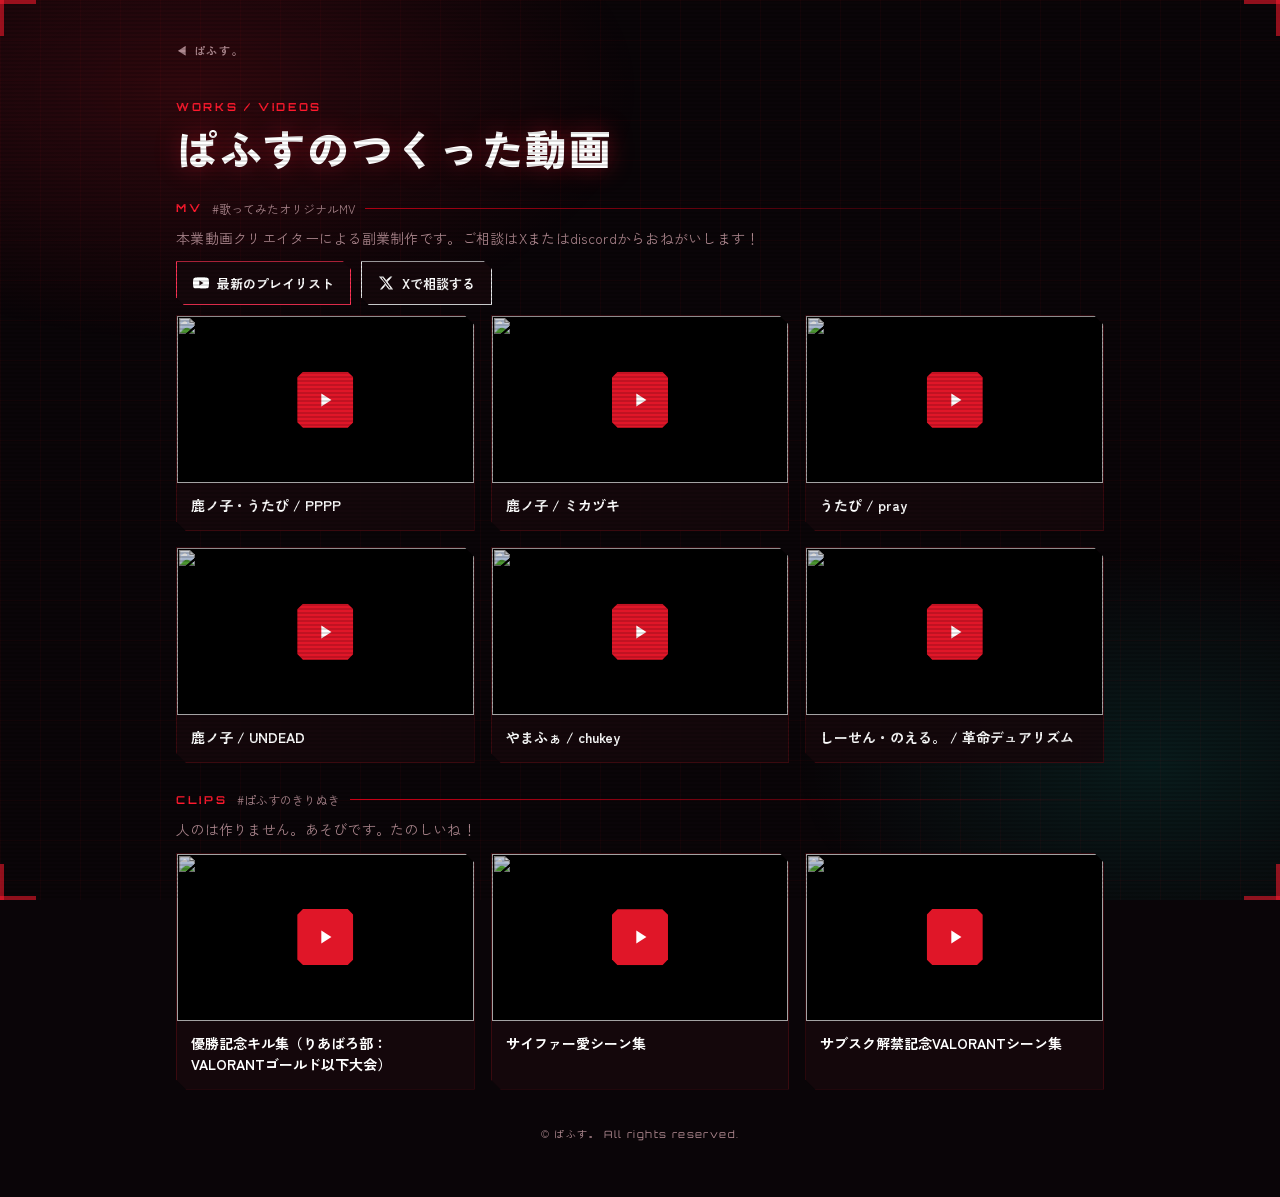
==== videos.html @ f685445a "ぱふす。サイトをルートに統合（links・videos・tools） Co-Authored-By: Claude Opus 5.5 <noreply@anthropic.com> Claude-Se" ====
<!DOCTYPE html>
<html lang="ja">
<head>
<meta charset="UTF-8">
<meta name="viewport" content="width=device-width, initial-scale=1.0, viewport-fit=cover">
<title>VIDEOS — ぱふす。</title>
<meta name="description" content="ぱふす。のつくった動画。歌ってみたオリジナルMVと、ぱふすのきりぬき。">
<meta name="theme-color" content="#0a0508">
<link rel="icon" href="/assets/favicon.svg" type="image/svg+xml">
<link rel="canonical" href="https://puffsleeve.github.io/videos.html">
<meta property="og:title" content="VIDEOS — ぱふす。">
<meta property="og:description" content="ぱふす。のつくった動画。歌ってみたオリジナルMVと、ぱふすのきりぬき。">
<meta property="og:image" content="https://puffsleeve.github.io/assets/ogp.jpg">
<meta property="og:url" content="https://puffsleeve.github.io/videos.html">
<meta property="og:type" content="website">
<meta name="twitter:card" content="summary_large_image">
<meta name="twitter:image" content="https://puffsleeve.github.io/assets/ogp.jpg">
<link rel="preconnect" href="https://fonts.googleapis.com">
<link rel="preconnect" href="https://fonts.gstatic.com" crossorigin>
<link href="https://fonts.googleapis.com/css2?family=Zen+Kaku+Gothic+New:wght@400;700;900&family=Orbitron:wght@500;700;900&display=swap" rel="stylesheet">
<link rel="stylesheet" href="/assets/base.css">
<style>
  .wrap { max-width: 960px; }
  .vgrid { display: grid; grid-template-columns: repeat(auto-fill, minmax(min(100%, 280px), 1fr)); gap: 16px; }
  .vcard { margin: 0; background: var(--card); border: 1px solid var(--line); display: flex; flex-direction: column;
    clip-path: polygon(0 0, calc(100% - 10px) 0, 100% 10px, 100% 100%, 10px 100%, 0 calc(100% - 10px)); transition: border-color .25s; }
  .vcard:hover, .vcard:focus-within { border-color: var(--red); }
  .yt, .vcard iframe { display: block; width: 100%; aspect-ratio: 16 / 9; border: 0; }
  .yt { position: relative; padding: 0; background: #000; cursor: pointer; overflow: hidden; }
  .yt img { position: absolute; inset: 0; width: 100%; height: 100%; object-fit: cover; opacity: .85; transition: opacity .25s, transform .4s; }
  .yt:hover img, .yt:focus-visible img { opacity: 1; transform: scale(1.03); }
  .yt:focus-visible { outline: 2px solid var(--teal); outline-offset: -2px; }
  .play { position: absolute; left: 50%; top: 50%; width: 56px; height: 56px; margin: -28px 0 0 -28px; display: grid; place-items: center; color: #fff; background: rgba(255,26,46,.88); box-shadow: 0 0 24px var(--red-glow);
    clip-path: polygon(10% 0, 90% 0, 100% 10%, 100% 90%, 90% 100%, 10% 100%, 0 90%, 0 10%); transition: transform .2s; }
  .yt:hover .play { transform: scale(1.08); }
  .vcard figcaption { padding: 12px 14px 14px; font-size: 14px; font-weight: 700; line-height: 1.5; color: #fff; }
  .group .lead { margin-top: -2px; }
  .btn-yt { --c: #ff3355; } .btn-x { --c: #e7e9ea; }
</style>
</head>
<body>
<div class="grid-bg" aria-hidden="true"></div>
<div class="glow" aria-hidden="true"></div>
<div class="scanline" aria-hidden="true"></div>
<div class="corner c-tl" aria-hidden="true"></div><div class="corner c-tr" aria-hidden="true"></div><div class="corner c-bl" aria-hidden="true"></div><div class="corner c-br" aria-hidden="true"></div>

<main class="wrap">
  <a class="back" href="./">◀ ぱふす。</a>

  <header class="phead">
    <p class="pkicker">WORKS / VIDEOS</p>
    <h1 class="ptitle">ぱふすのつくった動画</h1>
  </header>

  <section class="group" aria-labelledby="g-mv">
    <div class="ghead"><h2 id="g-mv">MV</h2><p>#歌ってみたオリジナルMV</p></div>
    <p class="lead">本業動画クリエイターによる副業制作です。ご相談はXまたはdiscordからおねがいします！</p>
    <div class="btns">
      <a class="btn btn-yt" href="https://youtube.com/playlist?list=PLefbFMC4AbudTM6s60yS2sE-AAAcNy5b2" target="_blank" rel="noopener"><svg aria-hidden="true" width="16" height="16" viewBox="0 0 24 24" fill="currentColor"><path d="M23.498 6.186a3.016 3.016 0 0 0-2.122-2.136C19.505 3.545 12 3.545 12 3.545s-7.505 0-9.377.505A3.017 3.017 0 0 0 .502 6.186C0 8.07 0 12 0 12s0 3.93.502 5.814a3.016 3.016 0 0 0 2.122 2.136c1.871.505 9.376.505 9.376.505s7.505 0 9.377-.505a3.015 3.015 0 0 0 2.122-2.136C24 15.93 24 12 24 12s0-3.93-.502-5.814zM9.545 15.568V8.432L15.818 12l-6.273 3.568z"/></svg>最新のプレイリスト</a>
      <a class="btn btn-x" href="https://x.com/puffs______" target="_blank" rel="noopener"><svg aria-hidden="true" width="16" height="16" viewBox="0 0 24 24" fill="currentColor"><path d="M18.244 2.25h3.308l-7.227 8.26 8.502 11.24H16.17l-4.714-6.231-5.401 6.231H2.747l7.73-8.835L1.254 2.25H8.08l4.253 5.622zm-1.161 17.52h1.833L7.084 4.126H5.117z"/></svg>Xで相談する</a>
    </div>
    <div class="vgrid">
      <figure class="vcard">
        <button class="yt" type="button" data-id="72PalbJtruo" aria-label="鹿ノ子・うたぴ / PPPP を再生">
          <img src="https://i.ytimg.com/vi/72PalbJtruo/hqdefault.jpg" alt="" loading="lazy" width="480" height="360">
          <span class="play" aria-hidden="true"><svg width="22" height="22" viewBox="0 0 24 24" fill="currentColor"><path d="M8 5v14l11-7z"/></svg></span>
        </button>
        <figcaption>鹿ノ子・うたぴ / PPPP</figcaption>
      </figure>
      <figure class="vcard">
        <button class="yt" type="button" data-id="mwPQ9gEoHeI" aria-label="鹿ノ子 / ミカヅキ を再生">
          <img src="https://i.ytimg.com/vi/mwPQ9gEoHeI/hqdefault.jpg" alt="" loading="lazy" width="480" height="360">
          <span class="play" aria-hidden="true"><svg width="22" height="22" viewBox="0 0 24 24" fill="currentColor"><path d="M8 5v14l11-7z"/></svg></span>
        </button>
        <figcaption>鹿ノ子 / ミカヅキ</figcaption>
      </figure>
      <figure class="vcard">
        <button class="yt" type="button" data-id="COoMCGMtpBQ" aria-label="うたぴ / pray を再生">
          <img src="https://i.ytimg.com/vi/COoMCGMtpBQ/hqdefault.jpg" alt="" loading="lazy" width="480" height="360">
          <span class="play" aria-hidden="true"><svg width="22" height="22" viewBox="0 0 24 24" fill="currentColor"><path d="M8 5v14l11-7z"/></svg></span>
        </button>
        <figcaption>うたぴ / pray</figcaption>
      </figure>
      <figure class="vcard">
        <button class="yt" type="button" data-id="mN63wnhBFc4" aria-label="鹿ノ子 / UNDEAD を再生">
          <img src="https://i.ytimg.com/vi/mN63wnhBFc4/hqdefault.jpg" alt="" loading="lazy" width="480" height="360">
          <span class="play" aria-hidden="true"><svg width="22" height="22" viewBox="0 0 24 24" fill="currentColor"><path d="M8 5v14l11-7z"/></svg></span>
        </button>
        <figcaption>鹿ノ子 / UNDEAD</figcaption>
      </figure>
      <figure class="vcard">
        <button class="yt" type="button" data-id="rbq64aoHtt8" aria-label="やまふぁ / chukey を再生">
          <img src="https://i.ytimg.com/vi/rbq64aoHtt8/hqdefault.jpg" alt="" loading="lazy" width="480" height="360">
          <span class="play" aria-hidden="true"><svg width="22" height="22" viewBox="0 0 24 24" fill="currentColor"><path d="M8 5v14l11-7z"/></svg></span>
        </button>
        <figcaption>やまふぁ / chukey</figcaption>
      </figure>
      <figure class="vcard">
        <button class="yt" type="button" data-id="TqUQRO2JZAU" aria-label="しーせん・のえる。 / 革命デュアリズム を再生">
          <img src="https://i.ytimg.com/vi/TqUQRO2JZAU/hqdefault.jpg" alt="" loading="lazy" width="480" height="360">
          <span class="play" aria-hidden="true"><svg width="22" height="22" viewBox="0 0 24 24" fill="currentColor"><path d="M8 5v14l11-7z"/></svg></span>
        </button>
        <figcaption>しーせん・のえる。 / 革命デュアリズム</figcaption>
      </figure>
    </div>
  </section>

  <section class="group" aria-labelledby="g-clip">
    <div class="ghead"><h2 id="g-clip">CLIPS</h2><p>#ぱふすのきりぬき</p></div>
    <p class="lead">人のは作りません。あそびです。たのしいね！</p>
    <div class="vgrid">
      <figure class="vcard">
        <button class="yt" type="button" data-id="EF_7nqP98dM" aria-label="優勝記念キル集（りあばろ部：VALORANTゴールド以下大会） を再生">
          <img src="https://i.ytimg.com/vi/EF_7nqP98dM/hqdefault.jpg" alt="" loading="lazy" width="480" height="360">
          <span class="play" aria-hidden="true"><svg width="22" height="22" viewBox="0 0 24 24" fill="currentColor"><path d="M8 5v14l11-7z"/></svg></span>
        </button>
        <figcaption>優勝記念キル集（りあばろ部：VALORANTゴールド以下大会）</figcaption>
      </figure>
      <figure class="vcard">
        <button class="yt" type="button" data-id="tySits6BN-M" aria-label="サイファー愛シーン集 を再生">
          <img src="https://i.ytimg.com/vi/tySits6BN-M/hqdefault.jpg" alt="" loading="lazy" width="480" height="360">
          <span class="play" aria-hidden="true"><svg width="22" height="22" viewBox="0 0 24 24" fill="currentColor"><path d="M8 5v14l11-7z"/></svg></span>
        </button>
        <figcaption>サイファー愛シーン集</figcaption>
      </figure>
      <figure class="vcard">
        <button class="yt" type="button" data-id="Ux5Xwg-2o5g" aria-label="サブスク解禁記念VALORANTシーン集 を再生">
          <img src="https://i.ytimg.com/vi/Ux5Xwg-2o5g/hqdefault.jpg" alt="" loading="lazy" width="480" height="360">
          <span class="play" aria-hidden="true"><svg width="22" height="22" viewBox="0 0 24 24" fill="currentColor"><path d="M8 5v14l11-7z"/></svg></span>
        </button>
        <figcaption>サブスク解禁記念VALORANTシーン集</figcaption>
      </figure>
    </div>
  </section>

  <footer>
    <small>© ぱふす。 All rights reserved.</small>
  </footer>
</main>

<script>
  // サムネイルをタップしたときだけYouTubeを読み込む（最初の表示を軽くするため）
  document.querySelectorAll('.yt').forEach(function (btn) {
    btn.addEventListener('click', function () {
      var f = document.createElement('iframe');
      f.src = 'https://www.youtube-nocookie.com/embed/' + btn.dataset.id + '?autoplay=1&rel=0';
      f.title = btn.getAttribute('aria-label').replace(/ を再生$/, '');
      f.allow = 'accelerometer; autoplay; clipboard-write; encrypted-media; gyroscope; picture-in-picture; web-share';
      f.allowFullscreen = true;
      btn.replaceWith(f);
      f.focus();
    });
  });
</script>
</body>
</html>
---- assets/base.css ----
/* ぱふす。共通スタイル（/, /videos.html, /tools/ で共有） */
:root {
  --red: #ff1a2e;
  --red-dim: #cc0016;
  --red-glow: rgba(255,26,46,0.4);
  --teal: #00e5cc;
  --orange: #ff7700;
  --dark: #0a0508;
  --card: rgba(22,9,12,0.88);
  --line: rgba(255,26,46,0.16);
  --text: #f6e4e6;
  --dim: #b08a91;
  --f-jp: 'Zen Kaku Gothic New', 'Hiragino Sans', 'Yu Gothic', sans-serif;
  --f-en: 'Orbitron', 'Zen Kaku Gothic New', sans-serif;
  color-scheme: dark;
}
* { margin: 0; padding: 0; box-sizing: border-box; }
html { background: var(--dark); }
body { background: var(--dark); color: var(--text); font-family: var(--f-jp); min-height: 100vh; overflow-x: hidden; -webkit-font-smoothing: antialiased; }
a { color: inherit; }
a:focus-visible { outline: 2px solid var(--teal); outline-offset: 3px; }

/* atmosphere */
.grid-bg { position: fixed; inset: 0; pointer-events: none; z-index: 0;
  background-image: linear-gradient(rgba(255,26,46,0.045) 1px, transparent 1px), linear-gradient(90deg, rgba(255,26,46,0.045) 1px, transparent 1px);
  background-size: 40px 40px; }
.glow { position: fixed; inset: 0; pointer-events: none; z-index: 0;
  background: radial-gradient(50% 40% at 15% 10%, rgba(255,26,46,0.16), transparent 70%), radial-gradient(40% 35% at 90% 85%, rgba(0,229,204,0.10), transparent 70%); }
.scanline { position: fixed; inset: 0; pointer-events: none; z-index: 40;
  background: repeating-linear-gradient(0deg, transparent 0 2px, rgba(0,0,0,0.14) 2px 4px); }
.corner { position: fixed; z-index: 41; pointer-events: none; width: 52px; height: 52px; }
.corner::before { content: ''; position: absolute; left: 0; top: 0; width: 36px; height: 4px; background: var(--red); opacity: .55; box-shadow: 0 0 0 0 transparent; }
.corner::after { content: ''; position: absolute; left: 0; top: 0; width: 4px; height: 36px; background: var(--red); opacity: .55; }
.c-tl { top: 0; left: 0; } .c-tr { top: 0; right: 0; transform: scaleX(-1); }
.c-bl { bottom: 0; left: 0; transform: scaleY(-1); } .c-br { bottom: 0; right: 0; transform: scale(-1); }

.wrap { position: relative; z-index: 2; max-width: 480px; margin: 0 auto; padding-inline: 16px; padding-block: 28px 56px; display: flex; flex-direction: column; gap: 28px; }

/* link groups */
.group { display: flex; flex-direction: column; gap: 10px; animation: rise .8s cubic-bezier(.2,.8,.2,1) both; }
.group:nth-of-type(1) { animation-delay: .3s; } .group:nth-of-type(2) { animation-delay: .38s; } .group:nth-of-type(3) { animation-delay: .46s; } .group:nth-of-type(4) { animation-delay: .54s; }
.ghead { display: flex; align-items: center; gap: 10px; }
.ghead h2 { font-family: var(--f-en); font-size: 11px; font-weight: 700; letter-spacing: .24em; color: var(--red); }
.ghead p { font-size: 12px; color: var(--dim); }
.ghead::after { content: ''; flex: 1; height: 1px; background: linear-gradient(90deg, var(--red-dim), transparent); }

.link { --c: var(--red); position: relative; display: flex; align-items: center; gap: 14px; min-height: 64px; padding: 12px 16px; text-decoration: none; background: var(--card); border: 1px solid var(--line);
  clip-path: polygon(0 0, calc(100% - 10px) 0, 100% 10px, 100% 100%, 10px 100%, 0 calc(100% - 10px)); transition: border-color .25s, transform .2s; }
.link::after { content: ''; position: absolute; left: 0; top: 0; bottom: 0; width: 3px; background: var(--c); transform: scaleY(0); transition: transform .25s; }
.link:hover, .link:focus-visible { border-color: var(--c); transform: translateX(4px); }
.link:hover::after, .link:focus-visible::after { transform: scaleY(1); }
.ico { flex: none; width: 38px; height: 38px; display: grid; place-items: center; color: var(--c); background: rgba(255,255,255,.04); border: 1px solid rgba(255,255,255,.08);
  clip-path: polygon(10% 0, 90% 0, 100% 10%, 100% 90%, 90% 100%, 10% 100%, 0 90%, 0 10%); }
.info { flex: 1; min-width: 0; }
.plat { font-family: var(--f-en); font-size: 10px; font-weight: 700; letter-spacing: .14em; color: var(--c); }
.lab { margin-top: 2px; font-size: 15px; font-weight: 700; color: #fff; white-space: nowrap; overflow: hidden; text-overflow: ellipsis; }
.arr { flex: none; color: var(--dim); font-family: var(--f-en); font-size: 12px; transition: transform .25s, color .25s; }
.link:hover .arr { transform: translateX(4px); color: var(--c); }
.pair { display: grid; grid-template-columns: repeat(2, minmax(0, 1fr)); gap: 10px; }
.pair .link { flex-direction: column; align-items: flex-start; gap: 10px; min-height: 0; padding: 14px; }
.pair .arr { position: absolute; right: 14px; top: 16px; }
.pair .lab { white-space: normal; }

.c-x { --c: #e7e9ea; } .c-yt { --c: #ff3355; } .c-tw { --c: #a970ff; } .c-re { --c: var(--teal); }
.c-ig { --c: #ff4d8d; } .c-shop { --c: var(--orange); } .c-works { --c: #ff6b81; } .c-tools { --c: #ffd23f; }

footer { text-align: center; display: flex; flex-direction: column; gap: 8px; padding-top: 8px; }
footer a { color: var(--teal); text-decoration: none; font-weight: 700; font-size: 13px; }
footer a:hover { text-decoration: underline; }
footer small { font-family: var(--f-en); font-size: 10px; letter-spacing: .14em; color: var(--dim); }

@keyframes rise { from { opacity: 0; transform: translateY(16px); } }
@media (prefers-reduced-motion: reduce) { *, *::before, *::after { animation: none !important; transition: none !important; } }
@media (max-width: 360px) { .pair { grid-template-columns: 1fr; } }

/* page header (subpages) */
.back { align-self: flex-start; display: inline-flex; align-items: center; gap: 8px; min-height: 44px; font-family: var(--f-en); font-size: 11px; font-weight: 700; letter-spacing: .16em; color: var(--dim); text-decoration: none; transition: color .2s; }
.back:hover { color: var(--red); }
.phead { display: flex; flex-direction: column; gap: 12px; animation: rise .8s cubic-bezier(.2,.8,.2,1) both; }
.ptitle { font-family: var(--f-jp); font-weight: 900; font-size: clamp(1.9rem, 8vw, 2.6rem); line-height: 1.1; letter-spacing: .04em; color: #fff; text-shadow: 0 0 24px var(--red-glow); text-wrap: balance; }
.ptitle span { color: var(--red); }
.pkicker { font-family: var(--f-en); font-size: 11px; font-weight: 700; letter-spacing: .24em; color: var(--red); }
.tags { display: flex; flex-wrap: wrap; gap: 6px; }
.tag { font-size: 12px; font-weight: 700; padding: 3px 10px; border: 1px solid currentColor; background: rgba(10,5,8,.55); }
.t-teal { color: var(--teal); } .t-orange { color: var(--orange); } .t-red { color: #ff5a68; }
.lead { font-size: 14px; line-height: 1.9; color: var(--dim); letter-spacing: .02em; }
.lead a { color: var(--teal); text-decoration: none; font-weight: 700; }
.lead a:hover { text-decoration: underline; }
.desc { display: block; margin-top: 4px; font-size: 12px; line-height: 1.6; color: var(--dim); }
.btns { display: flex; flex-wrap: wrap; gap: 10px; }
.btn { --c: var(--red); display: inline-flex; align-items: center; gap: 8px; min-height: 44px; padding: 0 16px; font-size: 13px; font-weight: 700; color: #fff; text-decoration: none; background: var(--card); border: 1px solid var(--c);
  clip-path: polygon(0 0, calc(100% - 8px) 0, 100% 8px, 100% 100%, 8px 100%, 0 calc(100% - 8px)); transition: background .2s, color .2s; }
.btn:hover, .btn:focus-visible { background: var(--c); color: var(--dark); }
.btn svg { flex: none; }
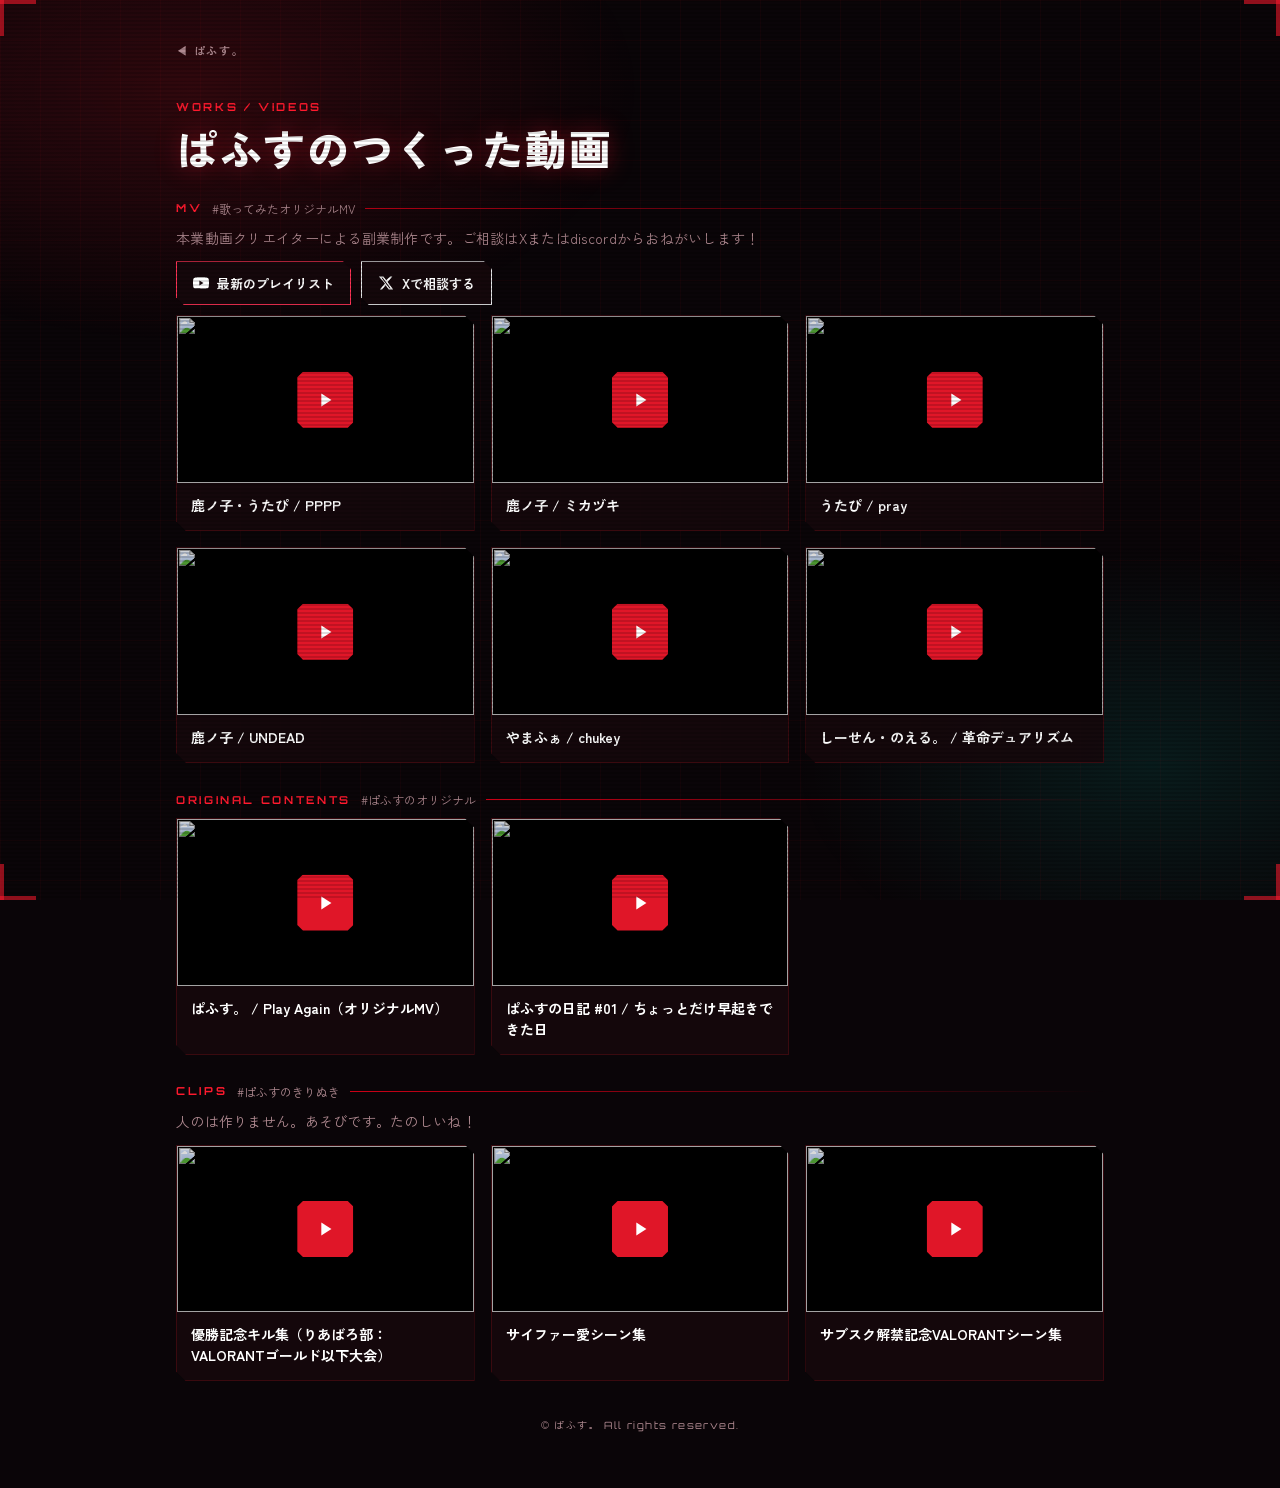
==== commit 6dd94439: "VIDEOSにORIGINAL CONTENTS（Play Again MV・ぱふすの日記）を追加 Co-Authored-By: Claude Opus 5.5 <noreply@anthropic" ====
--- a/videos.html
+++ b/videos.html
@@ -4,12 +4,12 @@
 <meta charset="UTF-8">
 <meta name="viewport" content="width=device-width, initial-scale=1.0, viewport-fit=cover">
 <title>VIDEOS — ぱふす。</title>
-<meta name="description" content="ぱふす。のつくった動画。歌ってみたオリジナルMVと、ぱふすのきりぬき。">
+<meta name="description" content="ぱふす。のつくった動画。歌ってみたオリジナルMV、オリジナル作品、ぱふすのきりぬき。">
 <meta name="theme-color" content="#0a0508">
 <link rel="icon" href="/assets/favicon.svg" type="image/svg+xml">
 <link rel="canonical" href="https://puffsleeve.github.io/videos.html">
 <meta property="og:title" content="VIDEOS — ぱふす。">
-<meta property="og:description" content="ぱふす。のつくった動画。歌ってみたオリジナルMVと、ぱふすのきりぬき。">
+<meta property="og:description" content="ぱふす。のつくった動画。歌ってみたオリジナルMV、オリジナル作品、ぱふすのきりぬき。">
 <meta property="og:image" content="https://puffsleeve.github.io/assets/ogp.jpg">
 <meta property="og:url" content="https://puffsleeve.github.io/videos.html">
 <meta property="og:type" content="website">
@@ -105,6 +105,26 @@
     </div>
   </section>
 
+  <section class="group" aria-labelledby="g-orig">
+    <div class="ghead"><h2 id="g-orig">ORIGINAL CONTENTS</h2><p>#ぱふすのオリジナル</p></div>
+    <div class="vgrid">
+      <figure class="vcard">
+        <button class="yt" type="button" data-id="uzWRI7UZ-KU" aria-label="ぱふす。 / Play Again（オリジナルMV） を再生">
+          <img src="https://i.ytimg.com/vi/uzWRI7UZ-KU/hqdefault.jpg" alt="" loading="lazy" width="480" height="360">
+          <span class="play" aria-hidden="true"><svg width="22" height="22" viewBox="0 0 24 24" fill="currentColor"><path d="M8 5v14l11-7z"/></svg></span>
+        </button>
+        <figcaption>ぱふす。 / Play Again（オリジナルMV）</figcaption>
+      </figure>
+      <figure class="vcard">
+        <button class="yt" type="button" data-id="8l32PnI1dAQ" aria-label="ぱふすの日記 #01 / ちょっとだけ早起きできた日 を再生">
+          <img src="https://i.ytimg.com/vi/8l32PnI1dAQ/hqdefault.jpg" alt="" loading="lazy" width="480" height="360">
+          <span class="play" aria-hidden="true"><svg width="22" height="22" viewBox="0 0 24 24" fill="currentColor"><path d="M8 5v14l11-7z"/></svg></span>
+        </button>
+        <figcaption>ぱふすの日記 #01 / ちょっとだけ早起きできた日</figcaption>
+      </figure>
+    </div>
+  </section>
+
   <section class="group" aria-labelledby="g-clip">
     <div class="ghead"><h2 id="g-clip">CLIPS</h2><p>#ぱふすのきりぬき</p></div>
     <p class="lead">人のは作りません。あそびです。たのしいね！</p>
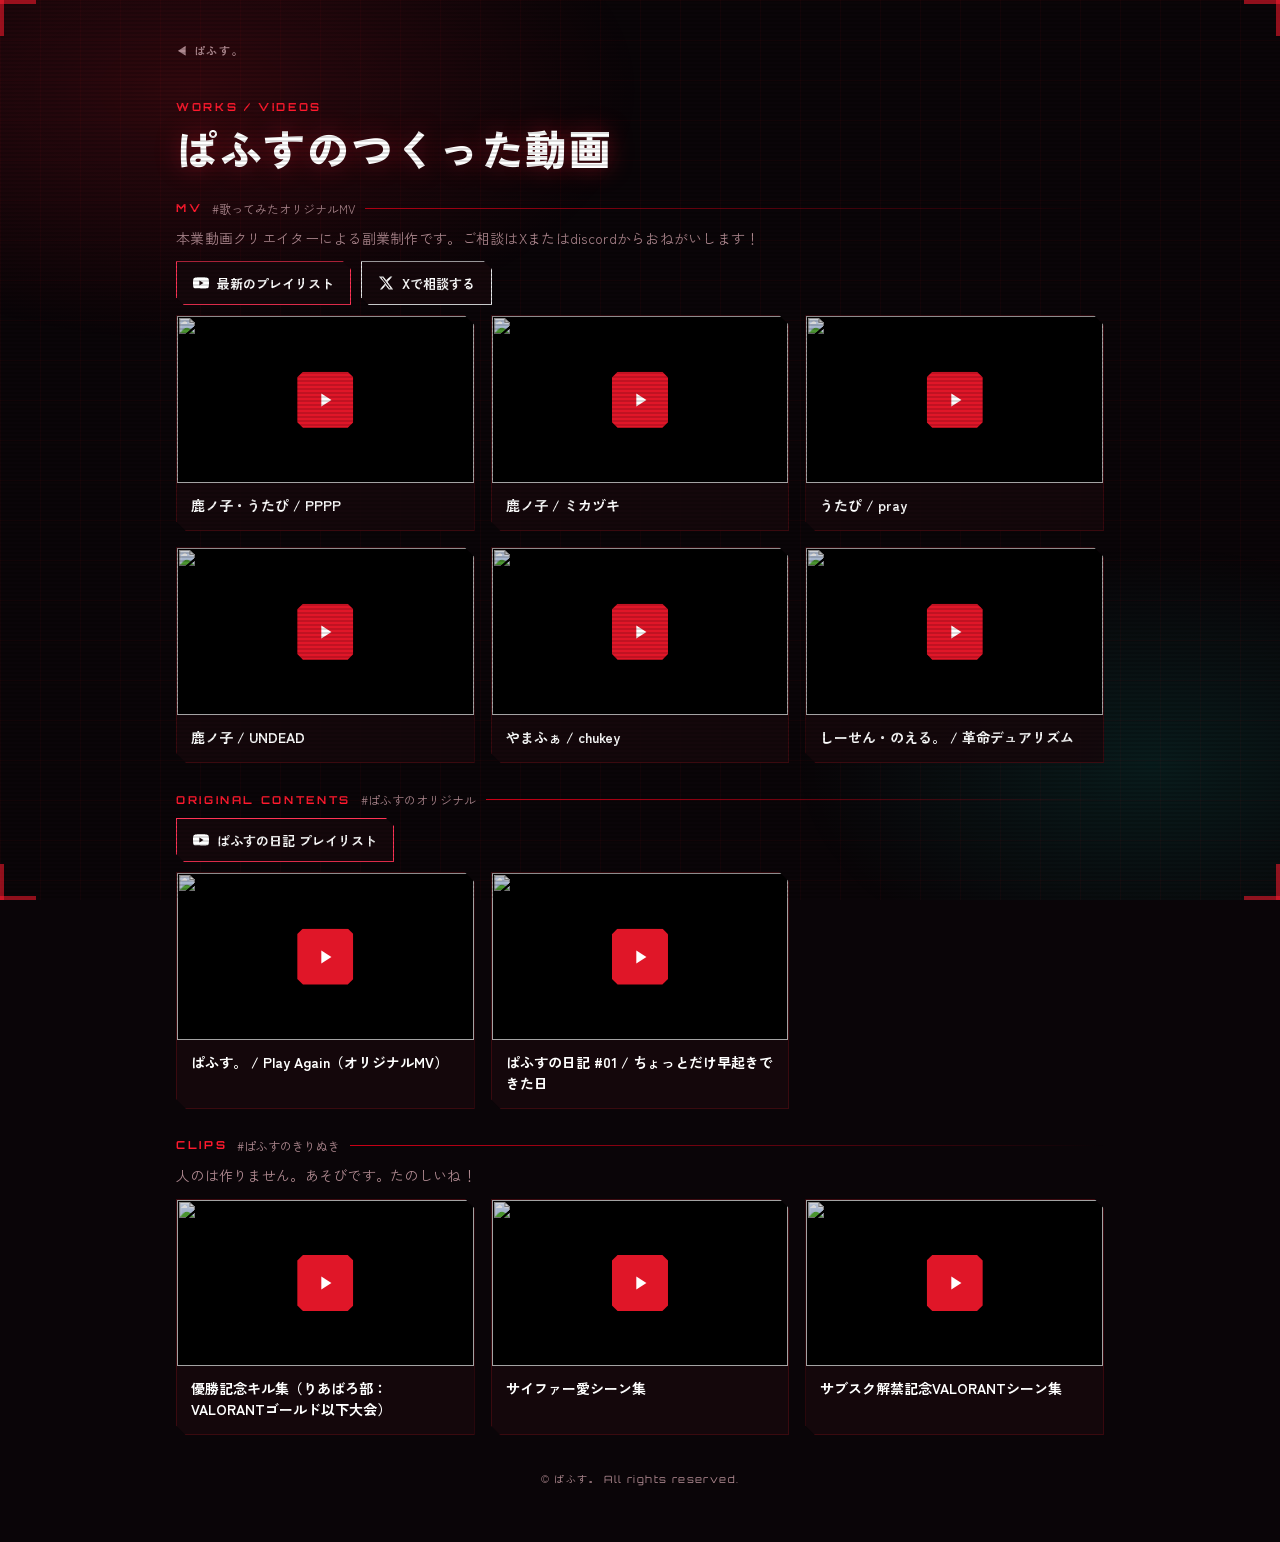
==== commit 2e72ef0d: "ぱふすの日記のプレイリストボタンを追加 Co-Authored-By: Claude Opus 5.5 <noreply@anthropic.com> Claude-Session: https://" ====
--- a/videos.html
+++ b/videos.html
@@ -107,6 +107,9 @@
 
   <section class="group" aria-labelledby="g-orig">
     <div class="ghead"><h2 id="g-orig">ORIGINAL CONTENTS</h2><p>#ぱふすのオリジナル</p></div>
+    <div class="btns">
+      <a class="btn btn-yt" href="https://youtube.com/playlist?list=PLHj9c7Jp3aiU" target="_blank" rel="noopener"><svg aria-hidden="true" width="16" height="16" viewBox="0 0 24 24" fill="currentColor"><path d="M23.498 6.186a3.016 3.016 0 0 0-2.122-2.136C19.505 3.545 12 3.545 12 3.545s-7.505 0-9.377.505A3.017 3.017 0 0 0 .502 6.186C0 8.07 0 12 0 12s0 3.93.502 5.814a3.016 3.016 0 0 0 2.122 2.136c1.871.505 9.376.505 9.376.505s7.505 0 9.377-.505a3.015 3.015 0 0 0 2.122-2.136C24 15.93 24 12 24 12s0-3.93-.502-5.814zM9.545 15.568V8.432L15.818 12l-6.273 3.568z"/></svg>ぱふすの日記 プレイリスト</a>
+    </div>
     <div class="vgrid">
       <figure class="vcard">
         <button class="yt" type="button" data-id="uzWRI7UZ-KU" aria-label="ぱふす。 / Play Again（オリジナルMV） を再生">
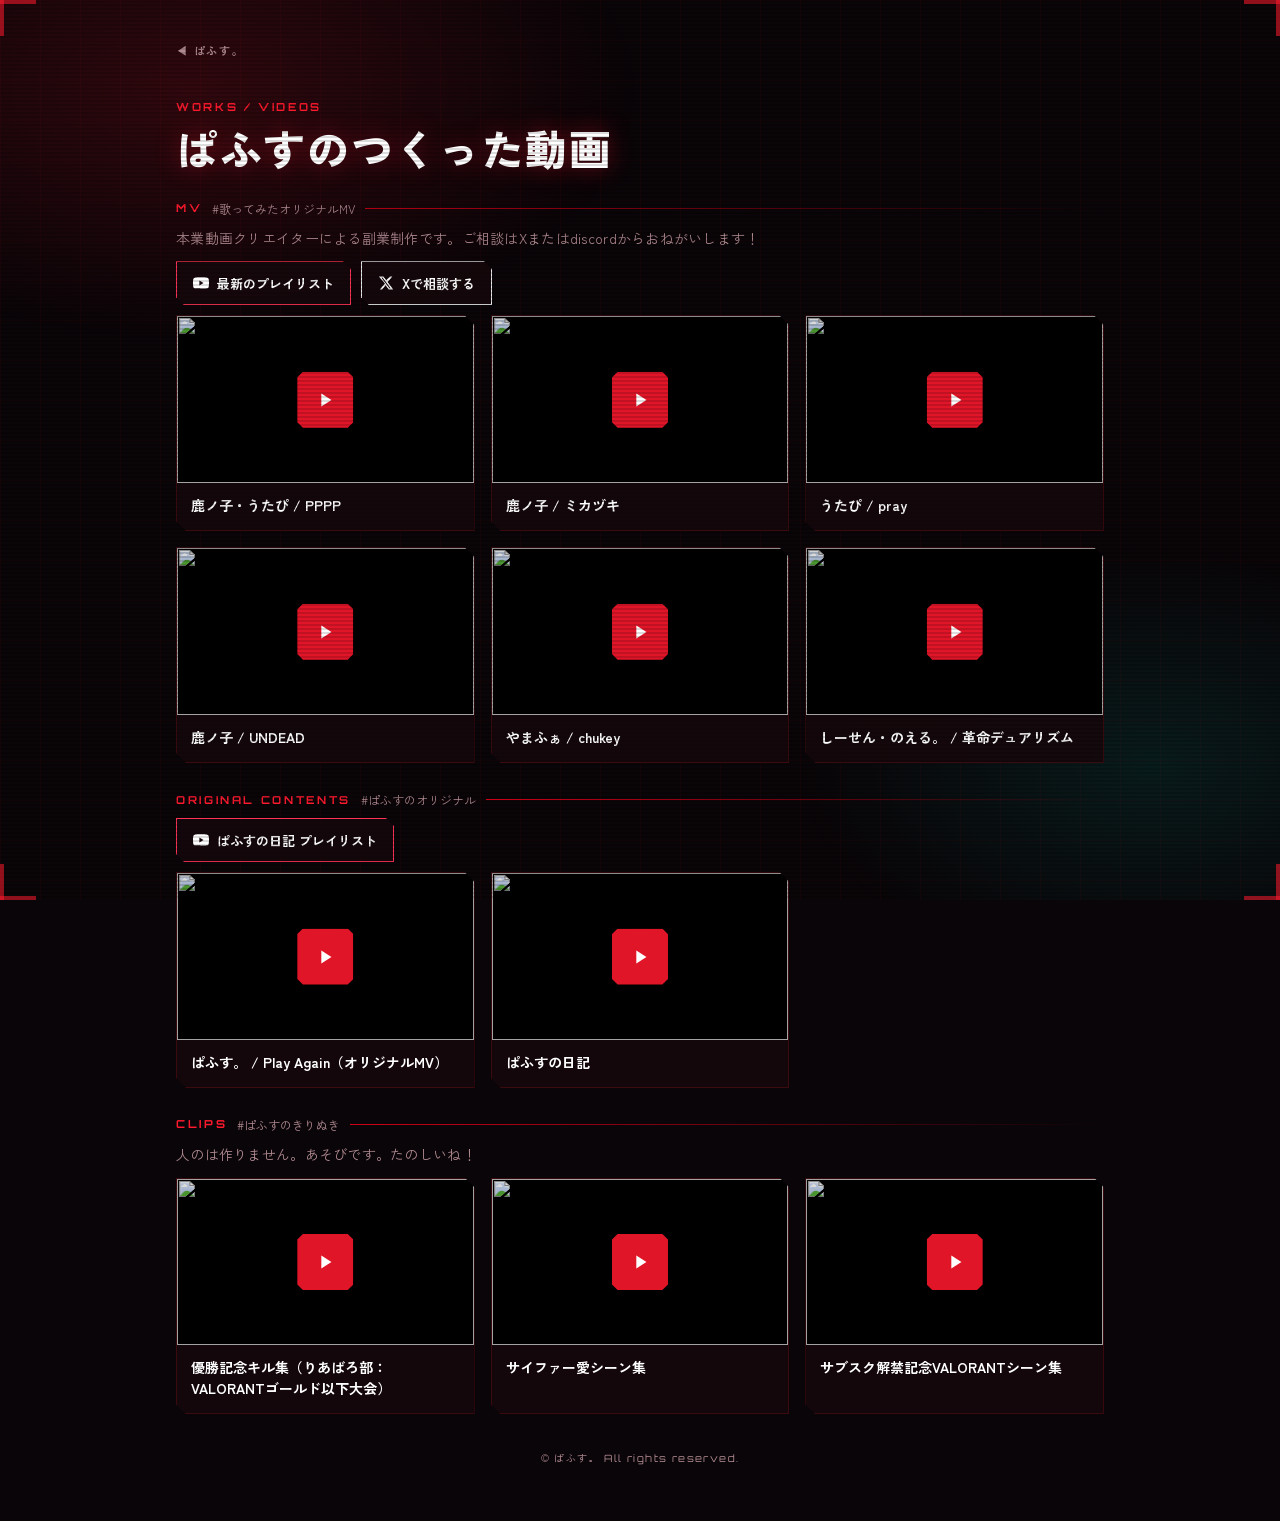
==== commit 7b4434c8: "日記カードのタイトルを「ぱふすの日記」に変更 Co-Authored-By: Claude Opus 5.5 <noreply@anthropic.com> Claude-Session: https" ====
--- a/videos.html
+++ b/videos.html
@@ -119,11 +119,11 @@
         <figcaption>ぱふす。 / Play Again（オリジナルMV）</figcaption>
       </figure>
       <figure class="vcard">
-        <button class="yt" type="button" data-id="8l32PnI1dAQ" aria-label="ぱふすの日記 #01 / ちょっとだけ早起きできた日 を再生">
+        <button class="yt" type="button" data-id="8l32PnI1dAQ" aria-label="ぱふすの日記 を再生">
           <img src="https://i.ytimg.com/vi/8l32PnI1dAQ/hqdefault.jpg" alt="" loading="lazy" width="480" height="360">
           <span class="play" aria-hidden="true"><svg width="22" height="22" viewBox="0 0 24 24" fill="currentColor"><path d="M8 5v14l11-7z"/></svg></span>
         </button>
-        <figcaption>ぱふすの日記 #01 / ちょっとだけ早起きできた日</figcaption>
+        <figcaption>ぱふすの日記</figcaption>
       </figure>
     </div>
   </section>
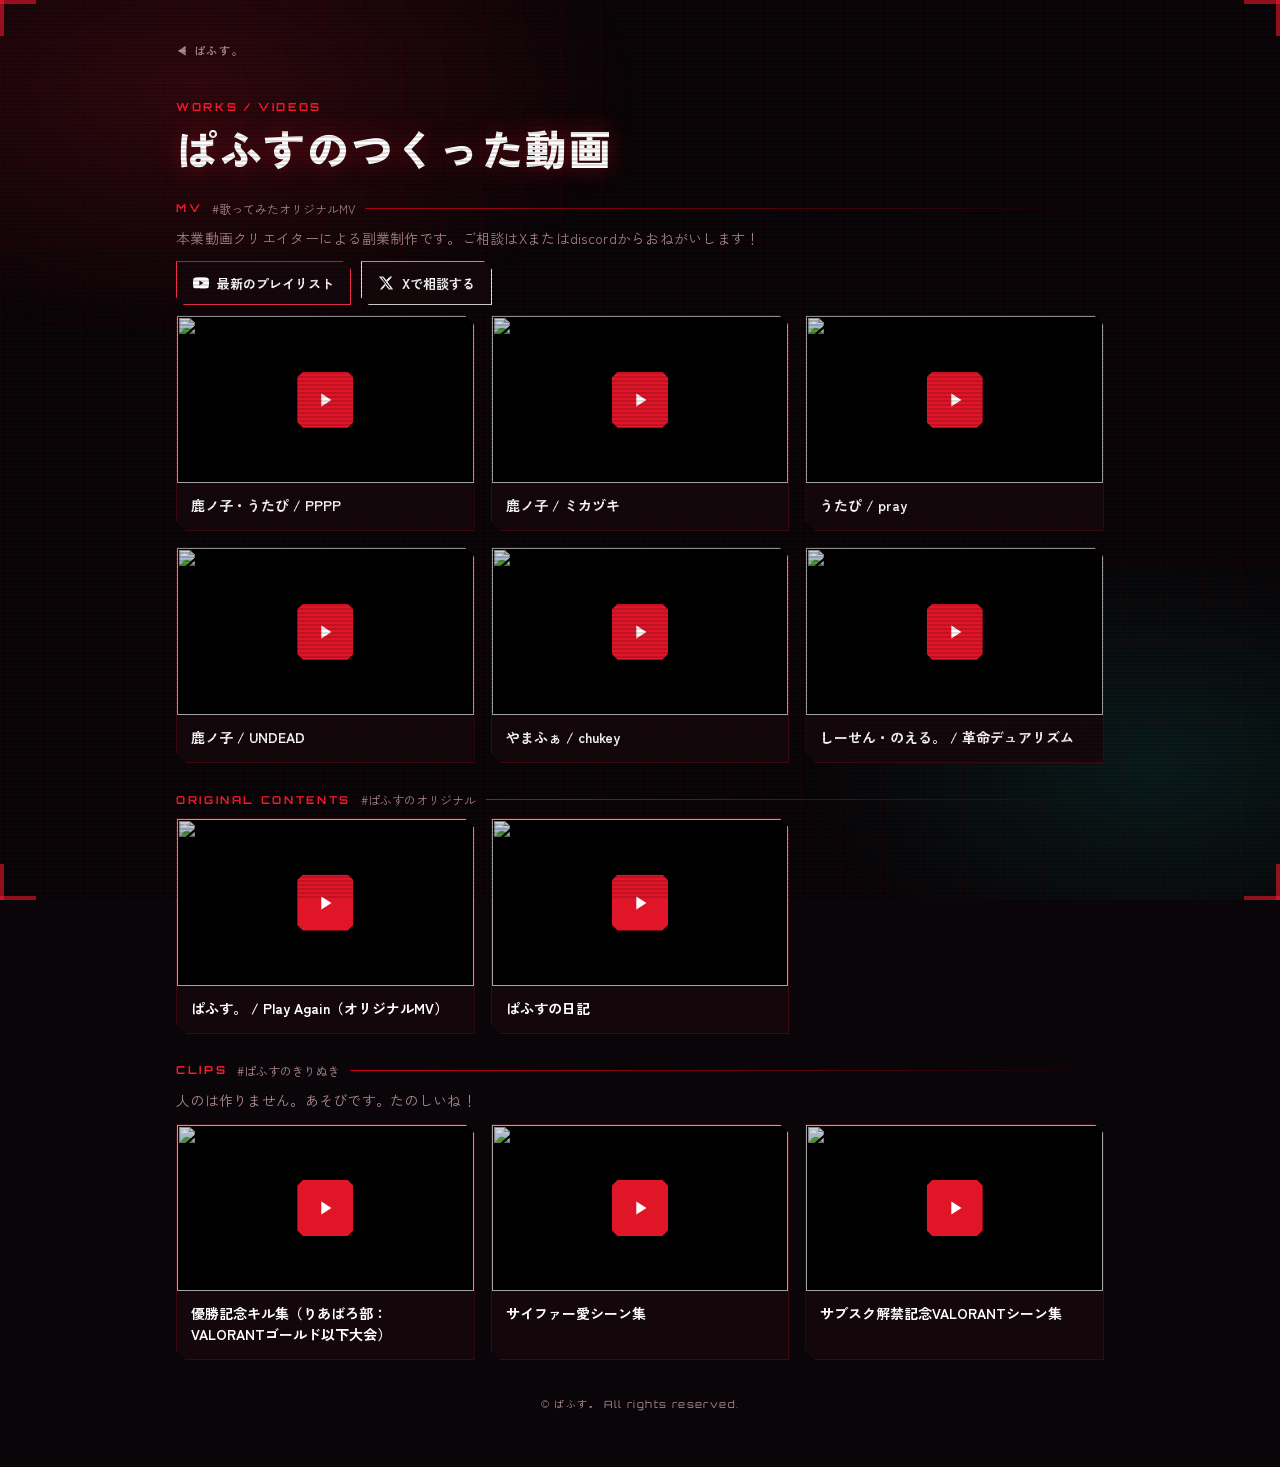
==== commit 73b8d181: "日記のプレイリストボタンを削除 Co-Authored-By: Claude Opus 5.5 <noreply@anthropic.com> Claude-Session: https://clau" ====
--- a/videos.html
+++ b/videos.html
@@ -107,9 +107,6 @@
 
   <section class="group" aria-labelledby="g-orig">
     <div class="ghead"><h2 id="g-orig">ORIGINAL CONTENTS</h2><p>#ぱふすのオリジナル</p></div>
-    <div class="btns">
-      <a class="btn btn-yt" href="https://youtube.com/playlist?list=PLHj9c7Jp3aiU" target="_blank" rel="noopener"><svg aria-hidden="true" width="16" height="16" viewBox="0 0 24 24" fill="currentColor"><path d="M23.498 6.186a3.016 3.016 0 0 0-2.122-2.136C19.505 3.545 12 3.545 12 3.545s-7.505 0-9.377.505A3.017 3.017 0 0 0 .502 6.186C0 8.07 0 12 0 12s0 3.93.502 5.814a3.016 3.016 0 0 0 2.122 2.136c1.871.505 9.376.505 9.376.505s7.505 0 9.377-.505a3.015 3.015 0 0 0 2.122-2.136C24 15.93 24 12 24 12s0-3.93-.502-5.814zM9.545 15.568V8.432L15.818 12l-6.273 3.568z"/></svg>ぱふすの日記 プレイリスト</a>
-    </div>
     <div class="vgrid">
       <figure class="vcard">
         <button class="yt" type="button" data-id="uzWRI7UZ-KU" aria-label="ぱふす。 / Play Again（オリジナルMV） を再生">
